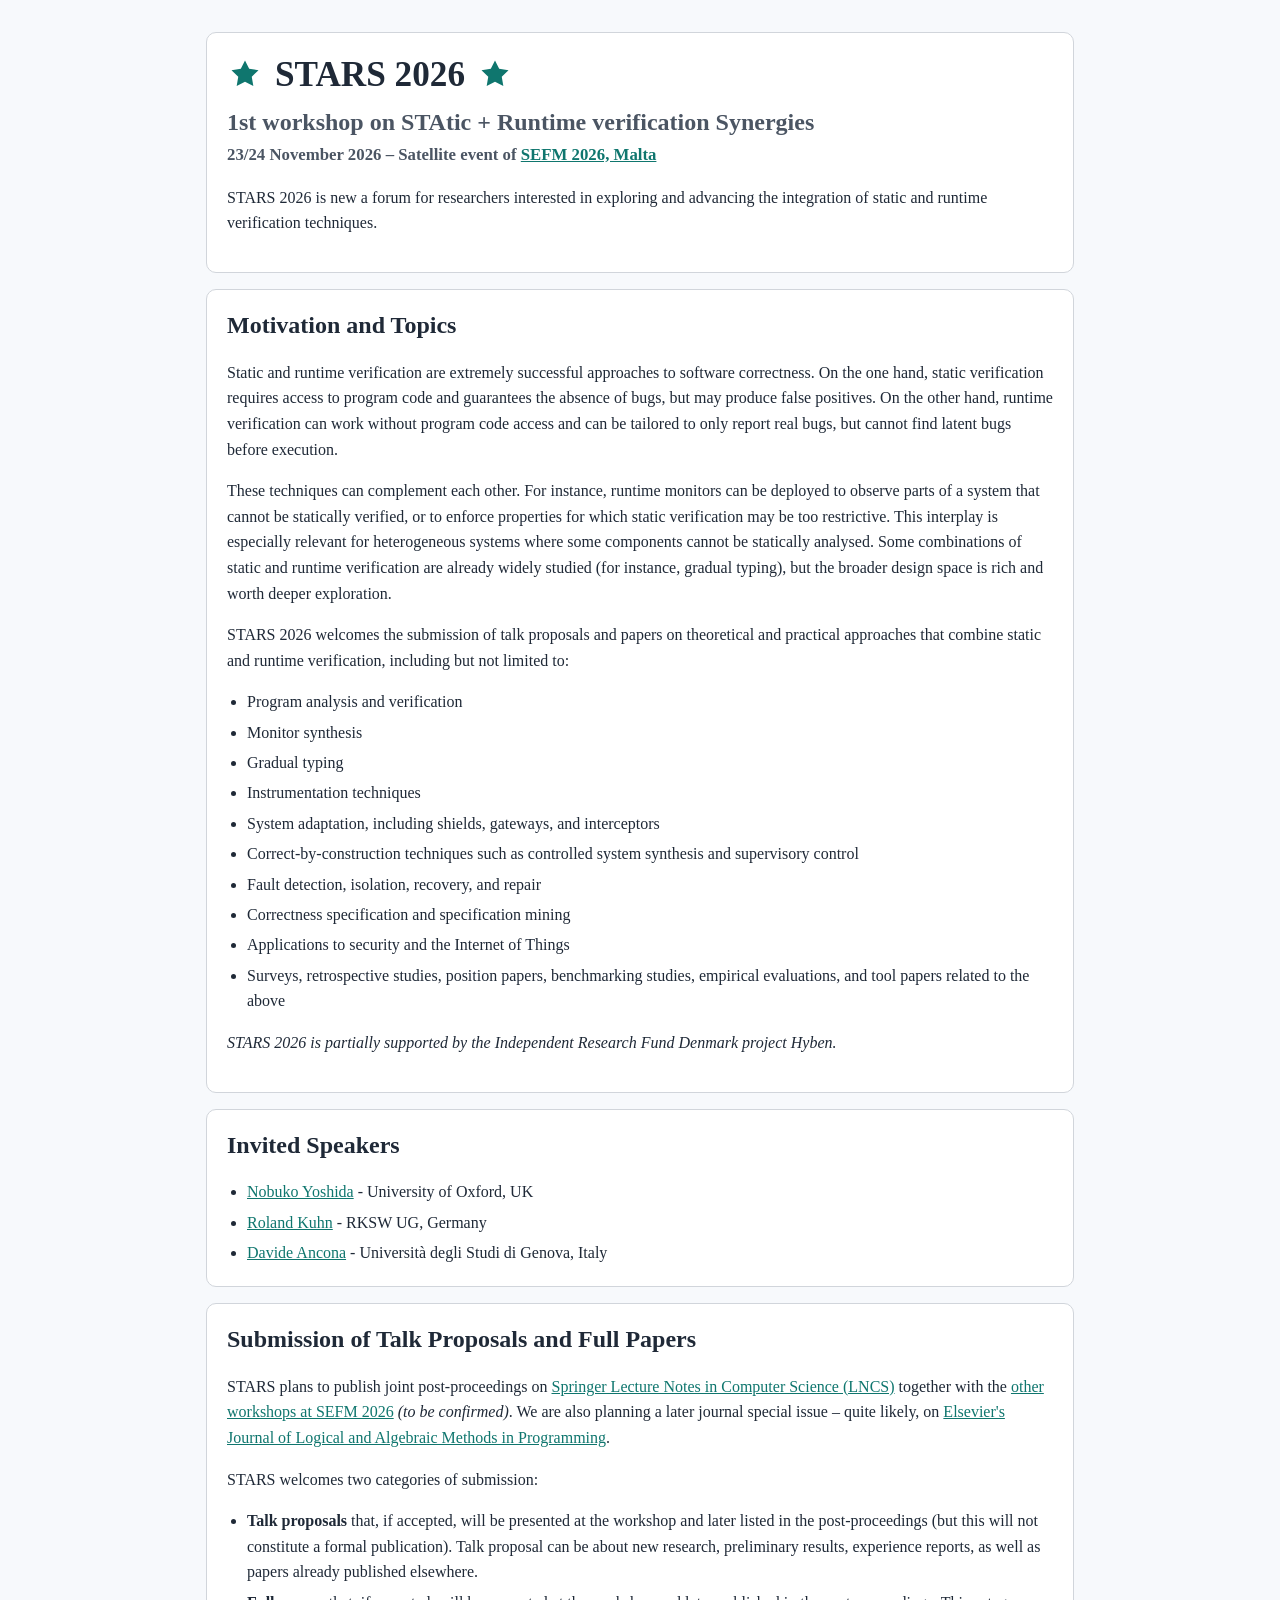
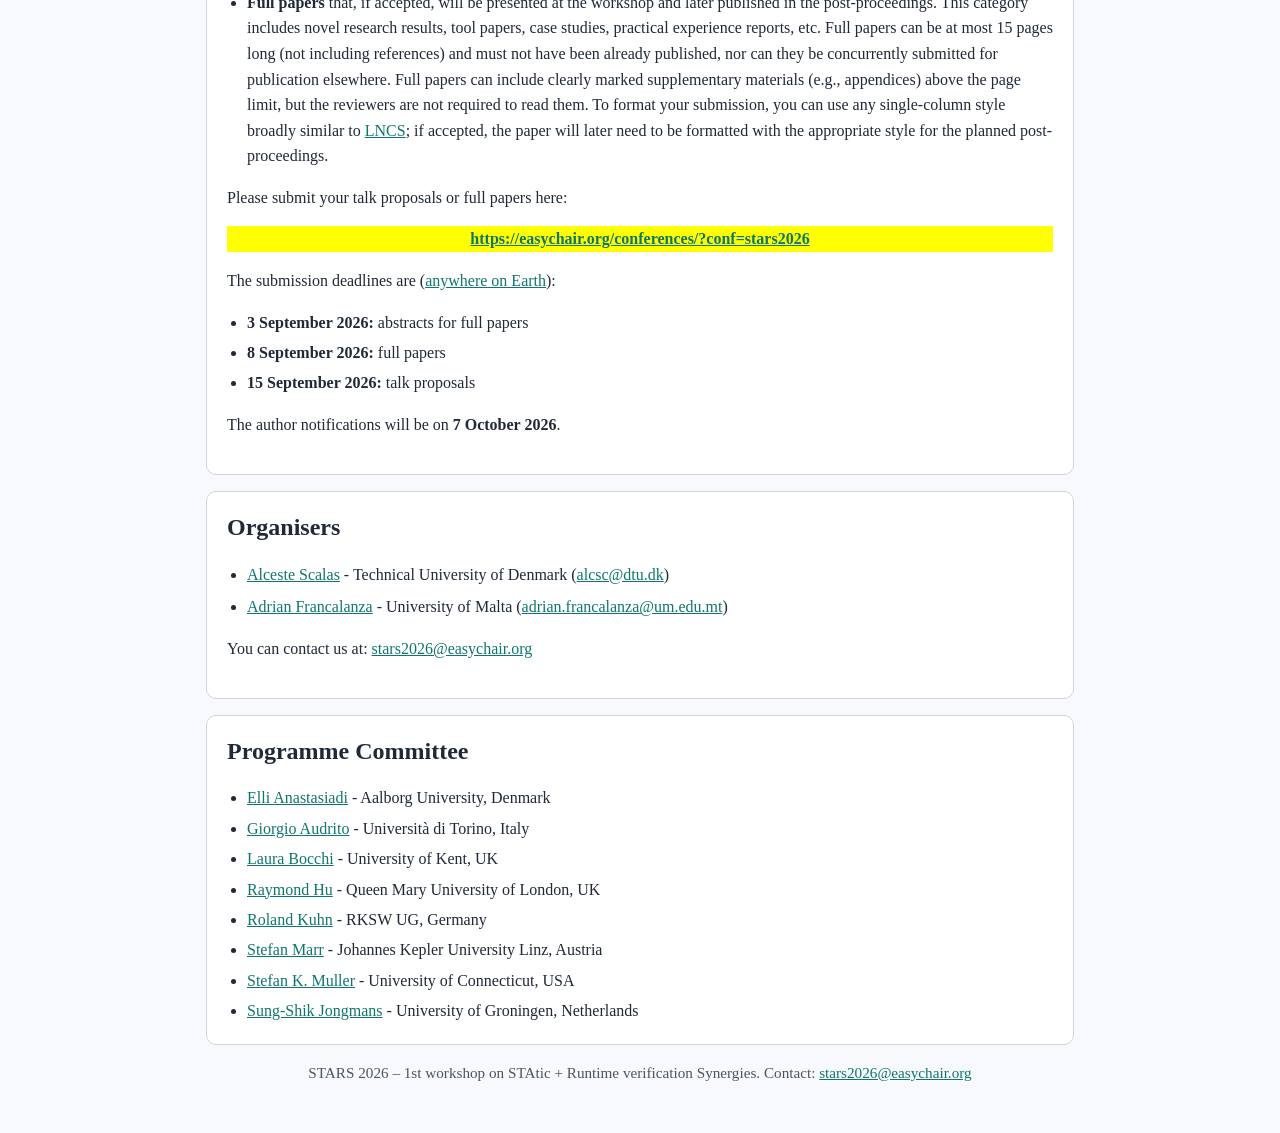
==== index.html @ 9efe14ce "Typo" ====
<!doctype html>
<html lang="en">
  <head>
    <meta charset="utf-8">
    <meta name="viewport" content="width=device-width, initial-scale=1">
    <link rel="icon" href="favicon.svg" type="image/svg+xml">
    <link rel="alternate icon" href="favicon.ico" type="image/x-icon">
    <title>STARS Workshop</title>
    <style>
      :root {
        --bg: #f7f9fc;
        --surface: #ffffff;
        --text: #1f2937;
        --muted: #4b5563;
        --accent: #0f766e;
        --border: #d1d5db;
      }

      * {
        box-sizing: border-box;
      }

      body {
        margin: 0;
        font-family: "Georgia", "Times New Roman", serif;
        line-height: 1.6;
        color: var(--text);
        background: var(--bg);
      }

      .container {
        max-width: 900px;
        margin: 0 auto;
        padding: 2rem 1rem 3rem;
      }

      header,
      section {
        background: var(--surface);
        border: 1px solid var(--border);
        border-radius: 10px;
        padding: 1.25rem;
        margin-bottom: 1rem;
      }

      h1,
      h2 {
        margin-top: 0;
        line-height: 1.25;
      }

      h1 {
        margin-bottom: 0.4rem;
        font-size: clamp(1.7rem, 2.8vw, 2.2rem);
      }

      .title-row {
        display: flex;
        align-items: center;
        gap: 0.75rem;
        margin-bottom: 0.4rem;
      }

      .title-row h1 {
        margin: 0;
      }

      .title-icon {
        width: 2.25rem;
        height: 2.25rem;
        flex: 0 0 auto;
      }

      .subtitle {
        margin: 0;
        color: var(--muted);
        font-size: 1.5rem;
        font-weight: bold;
      }

      .date {
        margin: 0;
        color: var(--muted);
        font-size: 1.05rem;
        font-weight: bold;
      }

      ul {
        margin: 0.5rem 0 0;
        padding-left: 1.25rem;
      }

      li + li {
        margin-top: 0.3rem;
      }

      .organisers li {
        margin-top: 0.45rem;
      }

      a {
        color: var(--accent);
      }

      footer {
        color: var(--muted);
        font-size: 0.95rem;
        text-align: center;
        margin-top: 0.5rem;
      }
    </style>
  </head>
  <body>
    <main class="container">
      <header>
        <div class="title-row">
          <img class="title-icon" src="favicon.svg" alt="STARS logo">
          <h1>STARS 2026</h1>
          <img class="title-icon" src="favicon.svg" alt="STARS logo">
        </div>
        <p class="subtitle">1st workshop on STAtic + Runtime verification Synergies</p>
        <p class="date">23/24 November 2026 &ndash; Satellite event of
            <a href="https://sefm-conference.github.io/2026/">SEFM 2026, Malta</a></p>
        <p>
          STARS 2026 is new a forum for researchers interested in exploring and
          advancing the integration of static and runtime verification
          techniques.
        </p>
      </header>

      <section aria-labelledby="motivation-topics-title">
        <h2 id="motivation-topics-title">Motivation and Topics</h2>
        <p>
          Static and runtime verification are extremely successful approaches to
          software correctness. On the one hand, static verification requires
          access to program code and guarantees the absence of bugs, but may
          produce false positives. On the other hand, runtime verification can
          work without program code access and can be tailored to only report
          real bugs, but cannot find latent bugs before execution.
        </p>
        <p>
          These techniques can complement each other. For instance, runtime
          monitors can be deployed to observe parts of a system that cannot be
          statically verified, or to enforce properties for which static
          verification may be too restrictive. This interplay is especially
          relevant for heterogeneous systems where some components cannot be
          statically analysed. Some combinations of static and runtime
          verification are already widely studied (for instance, gradual
          typing), but the broader design space is rich and worth deeper
          exploration.
        </p>
        <p>
          STARS 2026 welcomes the submission of talk proposals and papers on
          theoretical and practical approaches that combine static and runtime
          verification, including but not limited to:
        </p>
        <ul>
          <li>Program analysis and verification</li>
          <li>Monitor synthesis</li>
          <li>Gradual typing</li>
          <li>Instrumentation techniques</li>
          <li>System adaptation, including shields, gateways, and interceptors</li>
          <li>
            Correct-by-construction techniques such as controlled system synthesis
            and supervisory control
          </li>
          <li>Fault detection, isolation, recovery, and repair</li>
          <li>Correctness specification and specification mining</li>
          <li>Applications to security and the Internet of Things</li>
          <li>
            Surveys, retrospective studies, position papers, benchmarking studies,
            empirical evaluations, and tool papers related to the above
          </li>
        </ul>

        <p style="font-style: italic;">STARS 2026 is partially supported by the
        Independent Research Fund Denmark project <em>Hyben</em>.</p>
      </section>

      <section aria-labelledby="invited-title">
        <h2 id="invited-title">Invited Speakers</h2>
        <ul>
          <li><a href="https://www.cs.ox.ac.uk/people/nobuko.yoshida/">Nobuko Yoshida</a> - University of Oxford, UK</li>
          <li><a href="https://rolandkuhn.com/">Roland Kuhn</a> - RKSW UG, Germany</li>
          <li><a href="https://person.dibris.unige.it/ancona-davide/">Davide Ancona</a> - Università degli Studi di Genova, Italy</li>
        </ul>
      </section>

      <section aria-labelledby="submission-title">
        <h2 id="submission-title">Submission of Talk Proposals and Full Papers</h2>
        <p>
          STARS plans to publish joint post-proceedings on  <a
          href="https://link.springer.com/series/0558">Springer Lecture Notes in Computer
          Science (LNCS)</a> together with the
          <a href="https://sefm-conference.github.io/2026/workshops/">other workshops at SEFM 2026</a>
          <em>(to be confirmed)</em>. We are also planning a later journal special issue
          &ndash; quite likely, on <a href="https://www.sciencedirect.com/journal/journal-of-logical-and-algebraic-methods-in-programming">Elsevier's Journal of Logical and Algebraic Methods in Programming</a>.
        <p>
          STARS welcomes two categories of submission:
        </p>
        <ul>
          <li>
            <strong>Talk proposals</strong> that, if accepted, will be presented
            at the workshop and later listed in the post-proceedings (but this
            will not constitute a formal publication). Talk proposal can be
            about new research, preliminary results, experience reports, as well
            as papers already published elsewhere.
          </li>
          <li>
            <strong>Full papers</strong> that, if accepted, will be presented at
            the workshop and later published in the post-proceedings. This
            category includes novel research results, tool papers, case studies,
            practical experience reports, etc. Full papers can be at most 15
            pages long (not including references) and must not have been already
            published, nor can they be concurrently submitted for publication
            elsewhere. Full papers can include clearly marked supplementary
            materials (e.g., appendices) above the page limit, but the reviewers
            are not required to read them. To format your submission, you can
            use any single-column style broadly similar to
            <a href="https://www.springer.com/gp/computer-science/lncs/conference-proceedings-guidelines">LNCS</a>;
            if accepted, the paper will later need to be formatted with the
            appropriate style for the planned post-proceedings.
          </li>
        </ul>
        <p>
            Please submit your talk proposals or full papers here:
        </p>
        <p style="text-align: center; background-color: yellow;">
          <strong><a href="https://easychair.org/conferences/?conf=stars2026">https://easychair.org/conferences/?conf=stars2026</a></strong>
        </p>
        <p>The submission deadlines are (<a href="https://time.is/Anywhere_on_Earth">anywhere on Earth</a>):</p>
        <ul>
          <li><strong>3 September 2026:</strong> abstracts for full papers</li>
          <li><strong>8 September 2026:</strong> full papers</li>
          <li><strong>15 September 2026:</strong> talk proposals</li>
        </ul>
        <p>The author notifications will be on <strong>7 October 2026</strong>.</p>
      </section>

      <section aria-labelledby="organisers-title">
        <h2 id="organisers-title">Organisers</h2>
        <ul class="organisers">
          <li>
            <a href="https://people.compute.dtu.dk/alcsc">Alceste Scalas</a> - Technical University of Denmark
            (<a href="mailto:alcsc@dtu.dk">alcsc@dtu.dk</a>)
          </li>
          <li>
            <a href="https://staff.um.edu.mt/afra1/">Adrian Francalanza</a> - University of Malta
            (<a href="mailto:adrian.francalanza@um.edu.mt">adrian.francalanza@um.edu.mt</a>)
          </li>
        </ul>

        <p>You can contact us at: <a href="mailto:stars2026@easychair.org">stars2026@easychair.org</a></p>
      </section>

      <section aria-labelledby="programme-committee-title">
        <h2 id="programme-committee-title">Programme Committee</h2>
        <ul class="programme-committee">
          <li><a href="https://l0e42.github.io/">Elli Anastasiadi</a> - Aalborg University, Denmark</li>
          <li><a href="https://laurea.informatica.unito.it/do/docenti.pl/Show?_id=gaudrito#tab-profilo">Giorgio Audrito</a> - Università di Torino, Italy</li>
          <li><a href="https://www.kent.ac.uk/school-of-computing/people/3119/bocchi-laura">Laura Bocchi</a> - University of Kent, UK</li>
          <li><a href="https://www.qmul.ac.uk/eecs/people/profiles/huraymond.html">Raymond Hu</a> - Queen Mary University of London, UK</li>
          <li><a href="https://rolandkuhn.com/">Roland Kuhn</a> - RKSW UG, Germany</li>
          <li><a href="https://stefan-marr.de/">Stefan Marr</a> - Johannes Kepler University Linz, Austria</li>
          <li><a href="https://smuller.github.io/">Stefan K. Muller</a> - University of Connecticut, USA</li>
          <li><a href="https://sungshik.github.io/">Sung-Shik Jongmans</a> - University of Groningen, Netherlands</li>
        </ul>
      </section>

      <footer>
        STARS 2026 &ndash; 1st workshop on STAtic + Runtime verification
        Synergies. Contact: <a href="mailto:stars2026@easychair.org">stars2026@easychair.org</a>
      </footer>
    </main>
  </body>
</html>
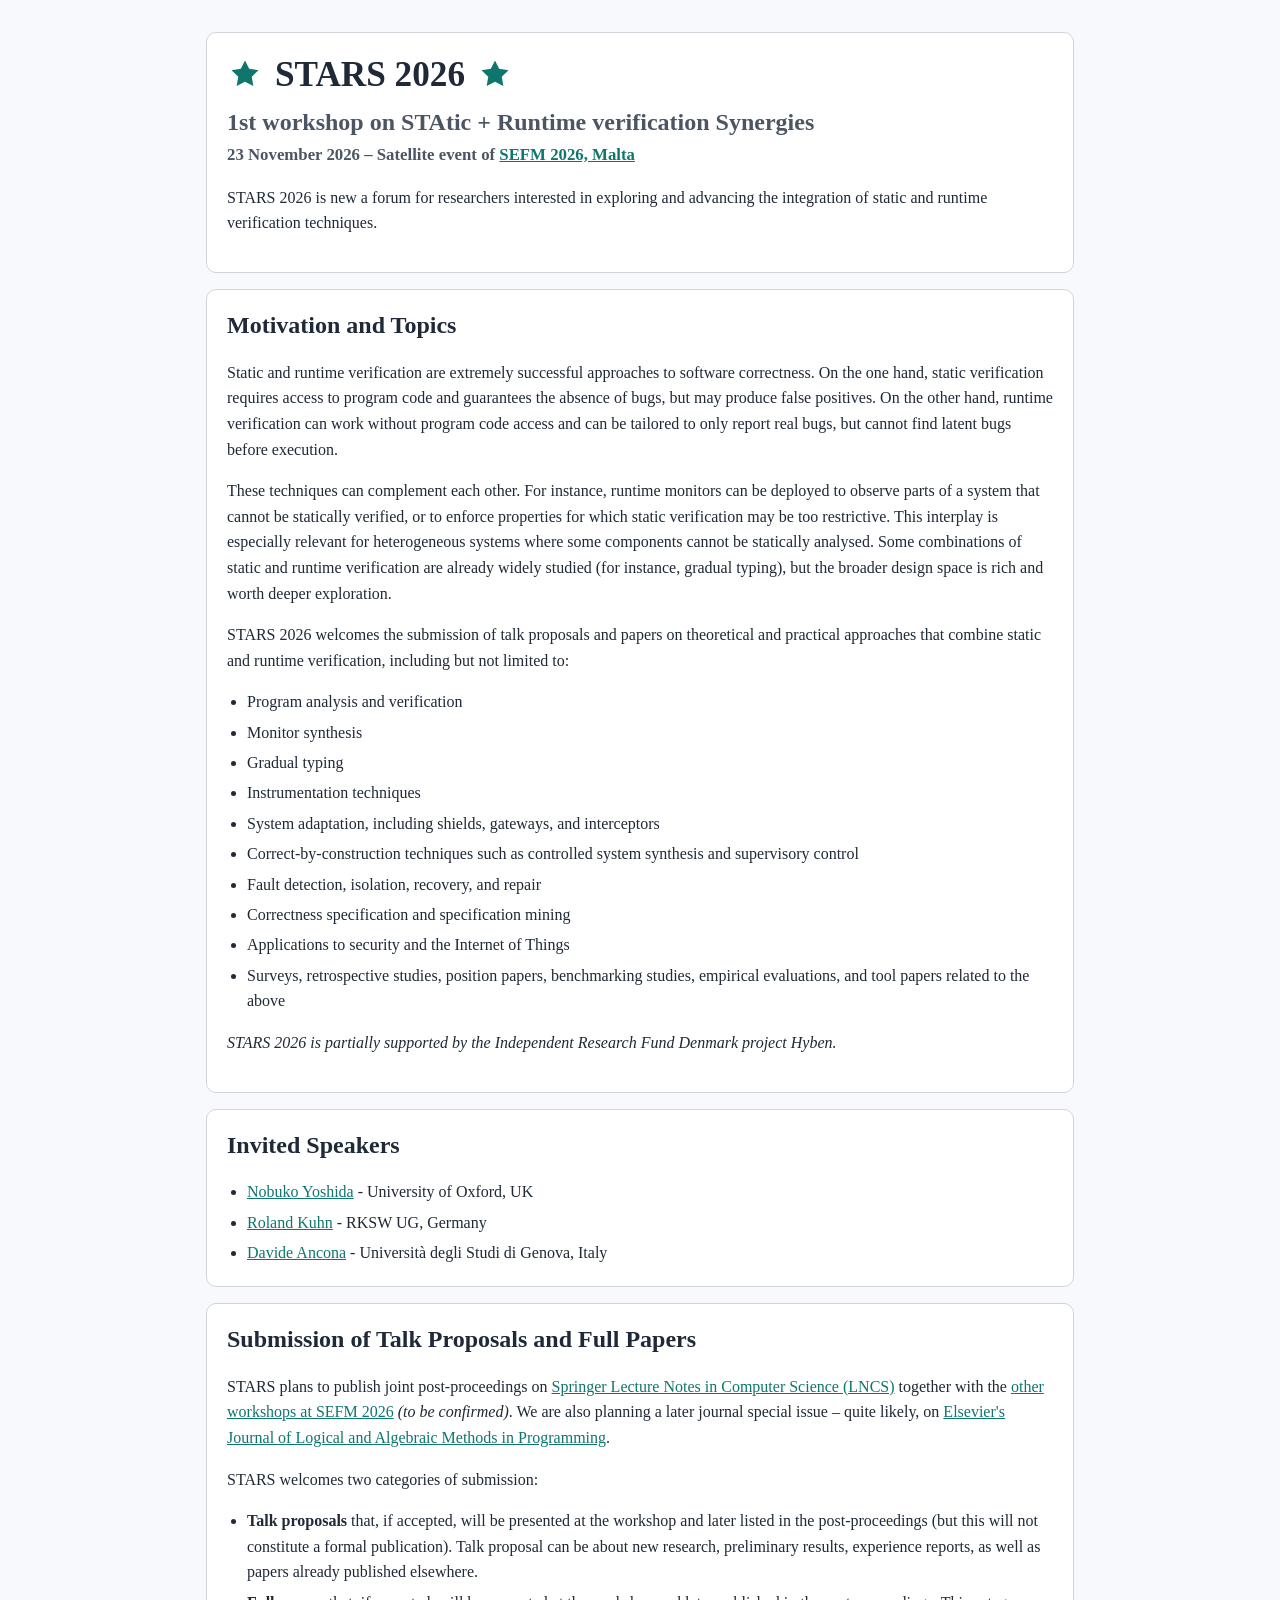
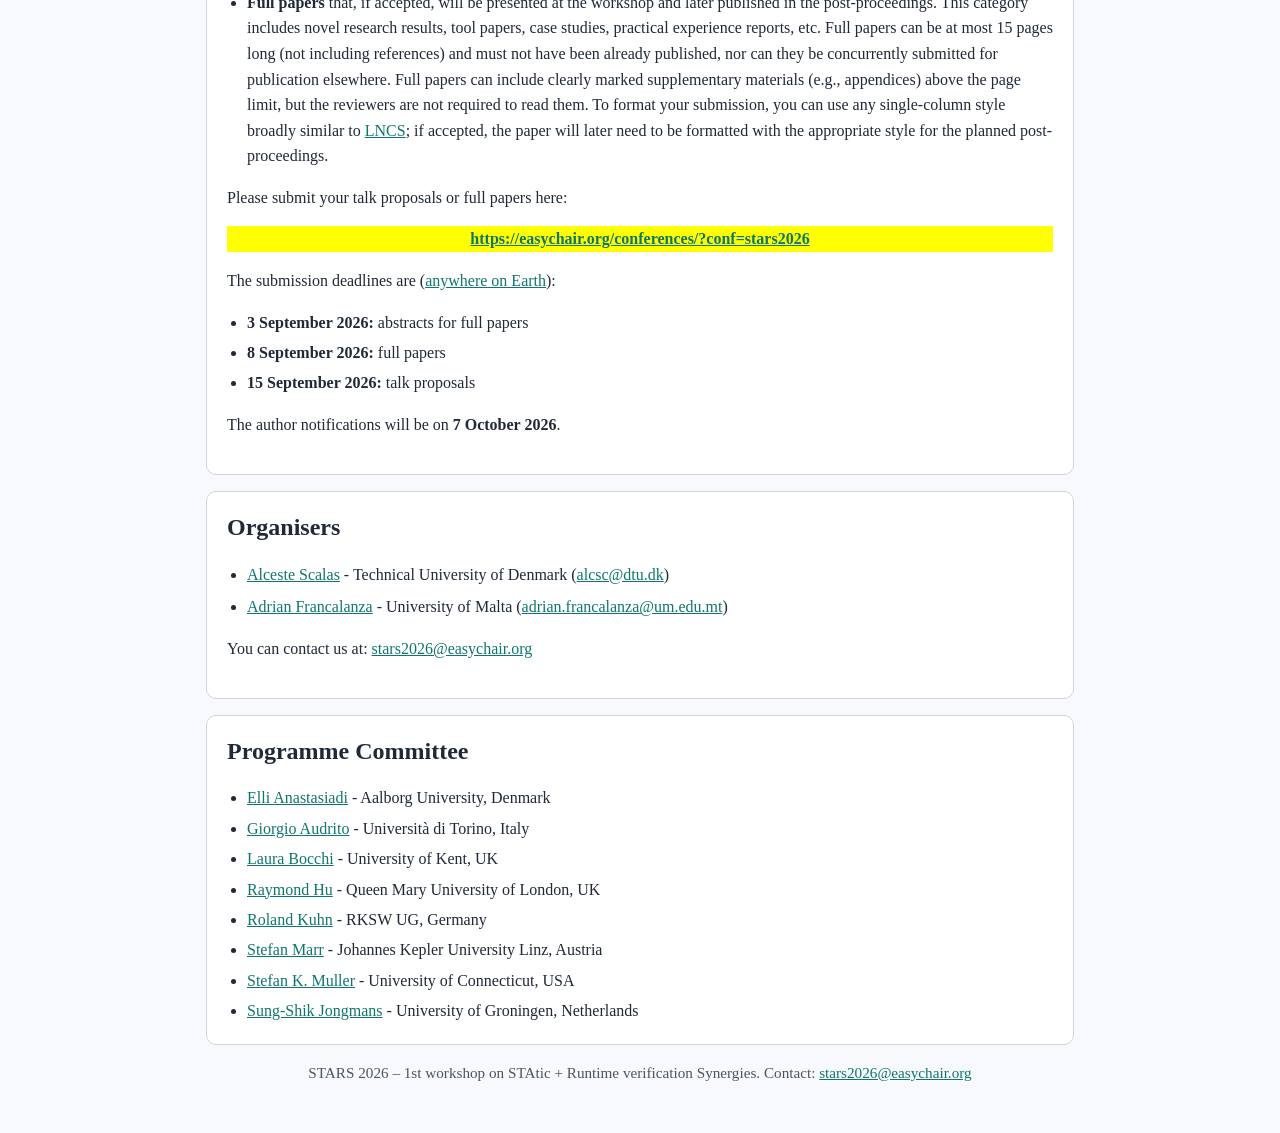
==== commit e5c7c8f2: "Fix workshop date" ====
--- a/index.html
+++ b/index.html
@@ -119,7 +119,7 @@
           <img class="title-icon" src="favicon.svg" alt="STARS logo">
         </div>
         <p class="subtitle">1st workshop on STAtic + Runtime verification Synergies</p>
-        <p class="date">23/24 November 2026 &ndash; Satellite event of
+        <p class="date">23 November 2026 &ndash; Satellite event of
             <a href="https://sefm-conference.github.io/2026/">SEFM 2026, Malta</a></p>
         <p>
           STARS 2026 is new a forum for researchers interested in exploring and
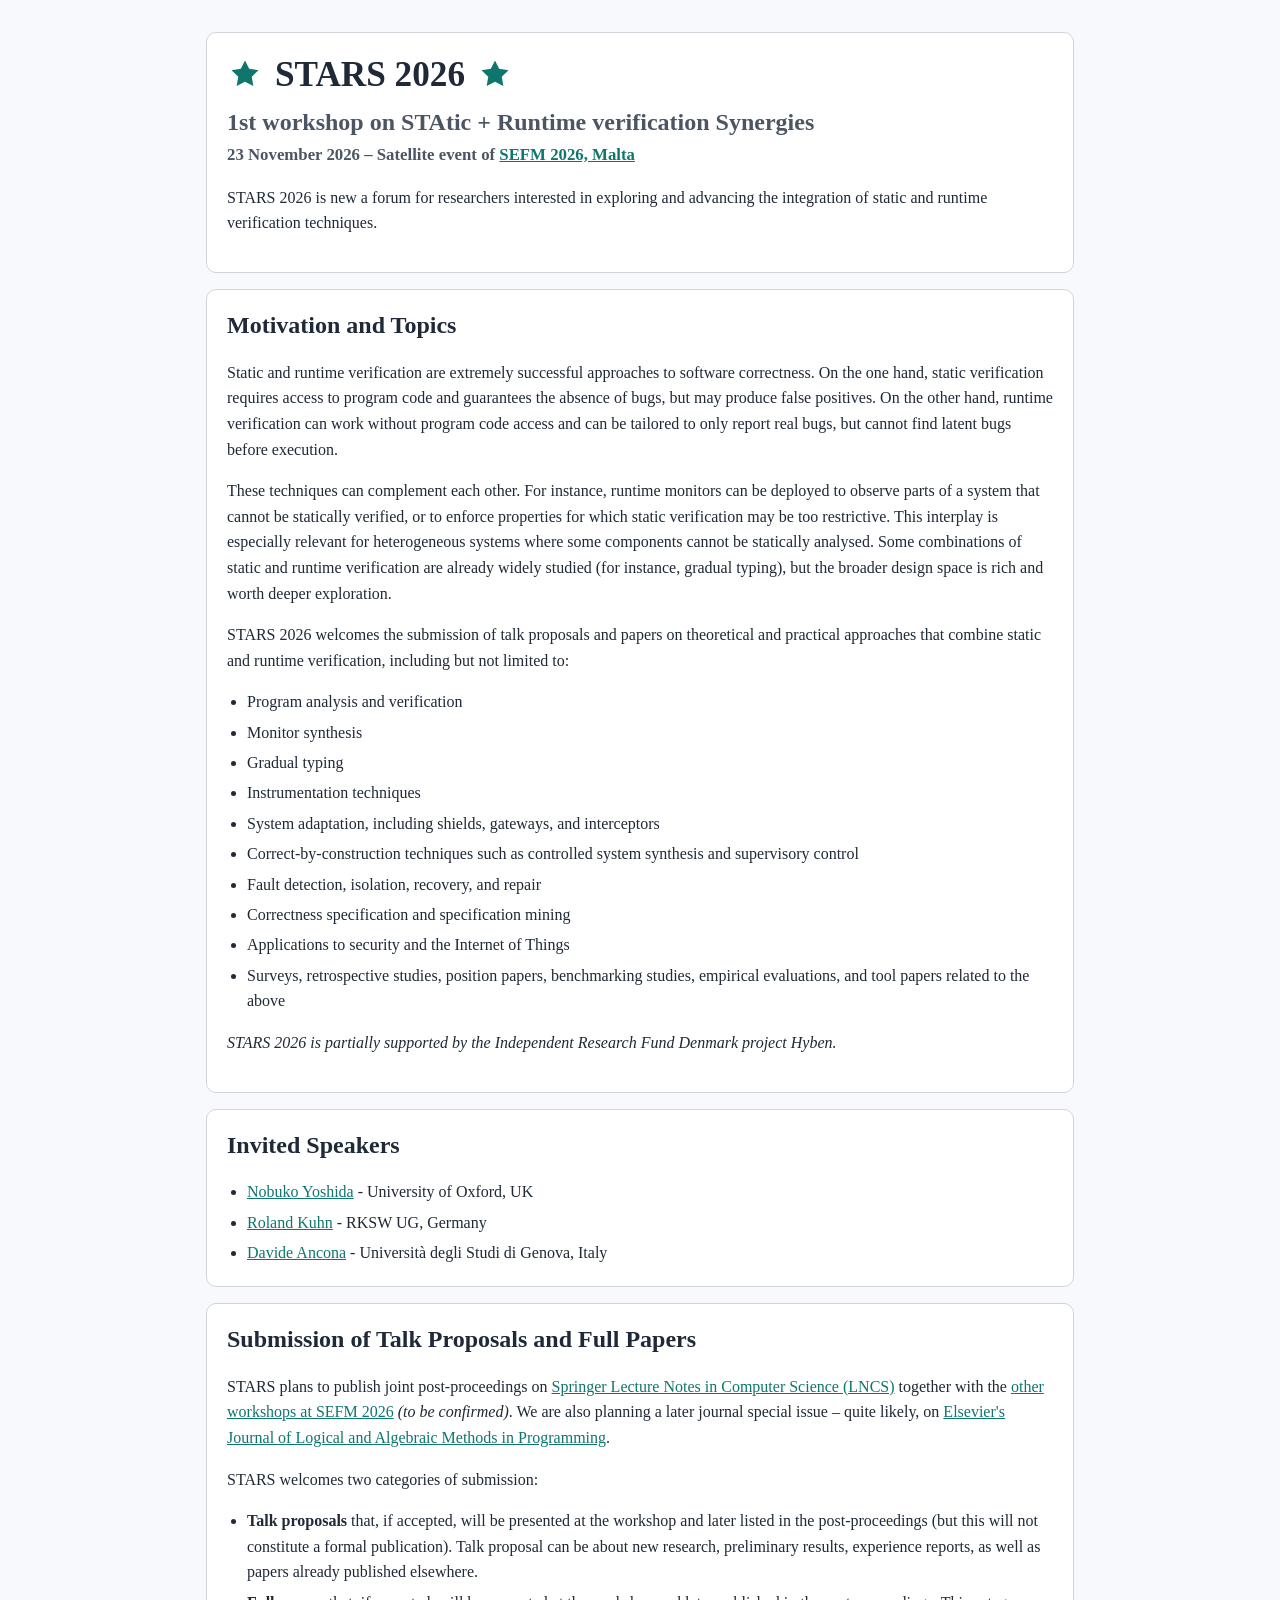
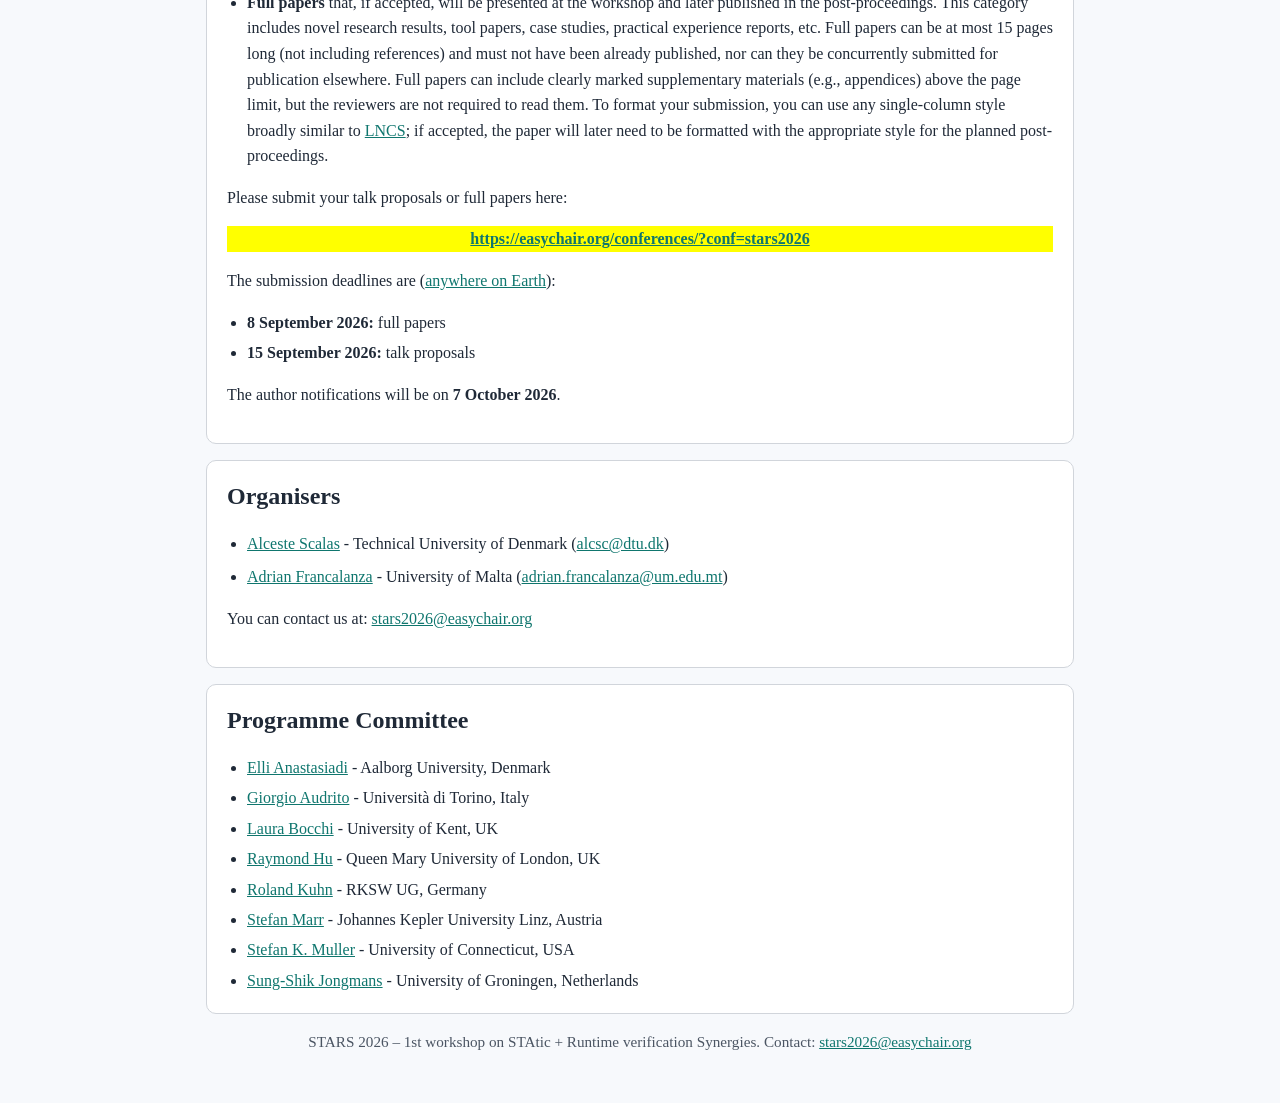
==== commit 09af71bc: "Slight deadline extension" ====
--- a/index.html
+++ b/index.html
@@ -230,7 +230,6 @@
         </p>
         <p>The submission deadlines are (<a href="https://time.is/Anywhere_on_Earth">anywhere on Earth</a>):</p>
         <ul>
-          <li><strong>3 September 2026:</strong> abstracts for full papers</li>
           <li><strong>8 September 2026:</strong> full papers</li>
           <li><strong>15 September 2026:</strong> talk proposals</li>
         </ul>
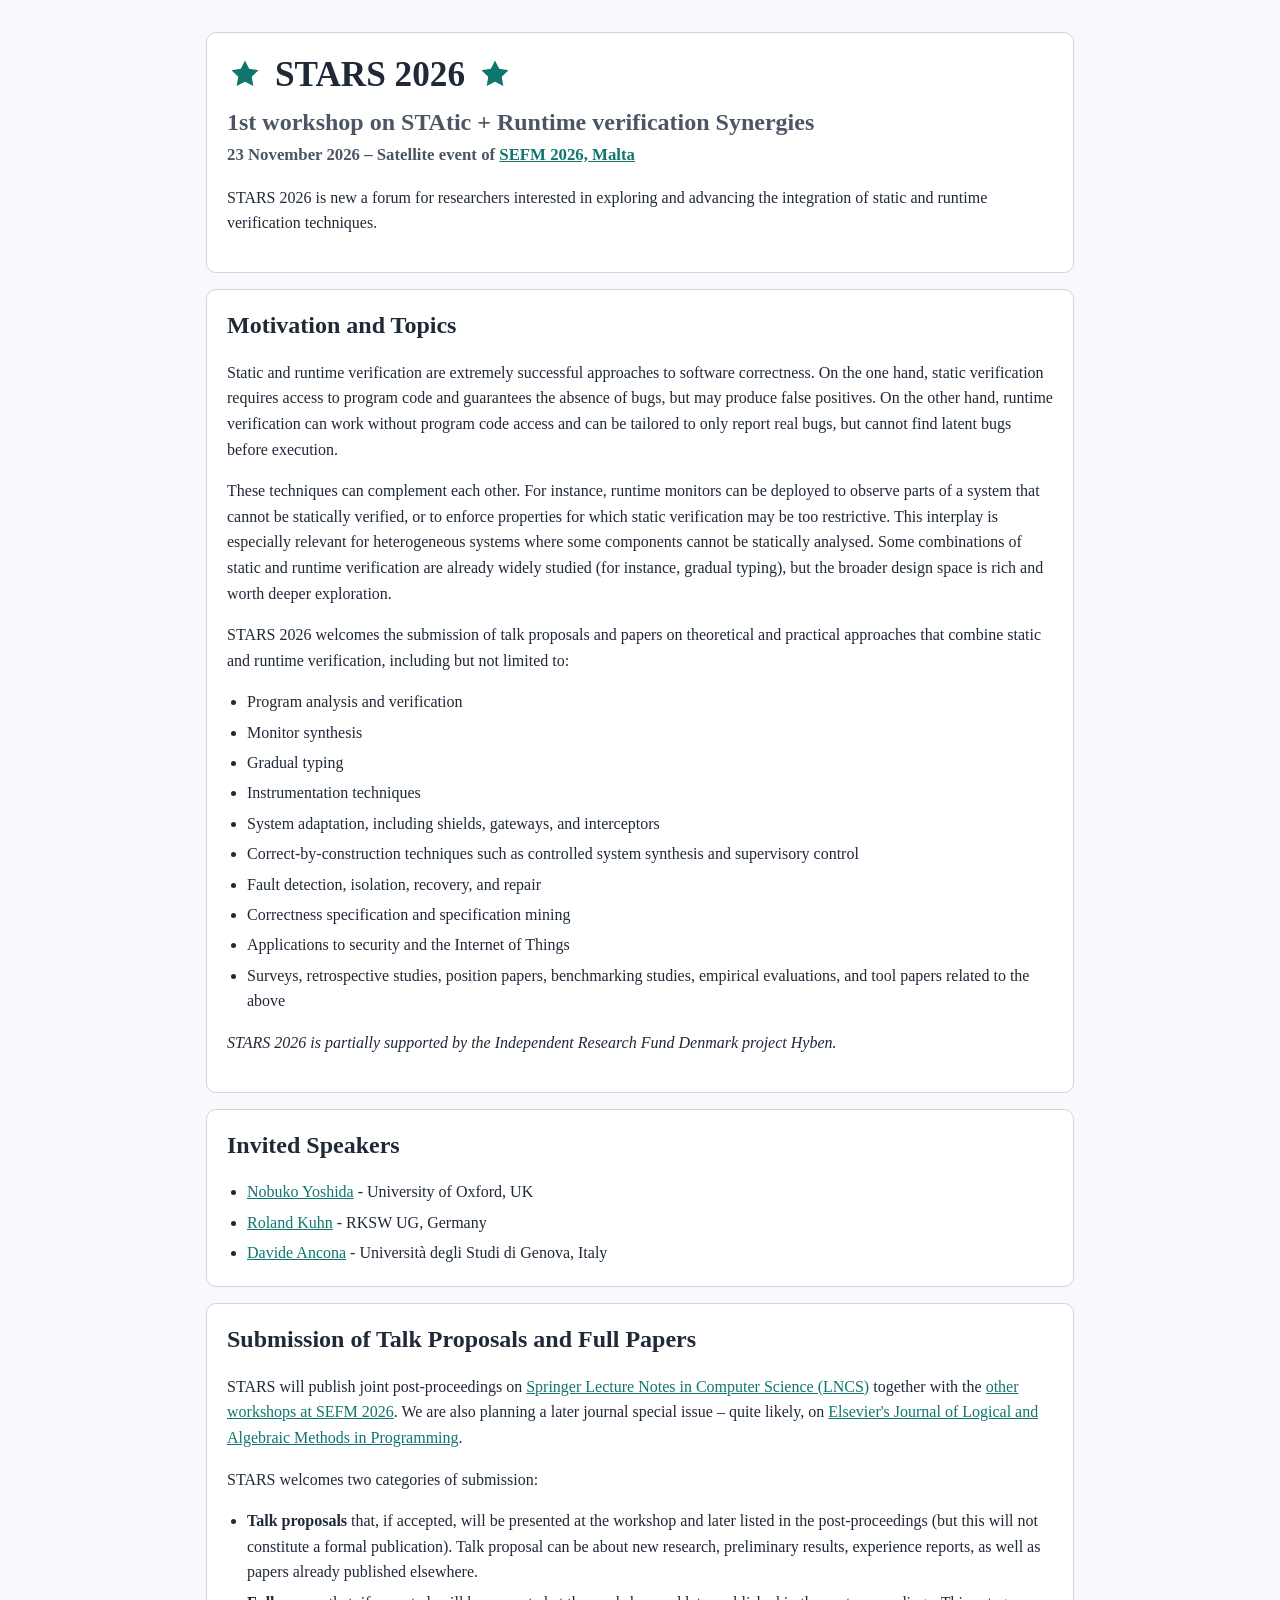
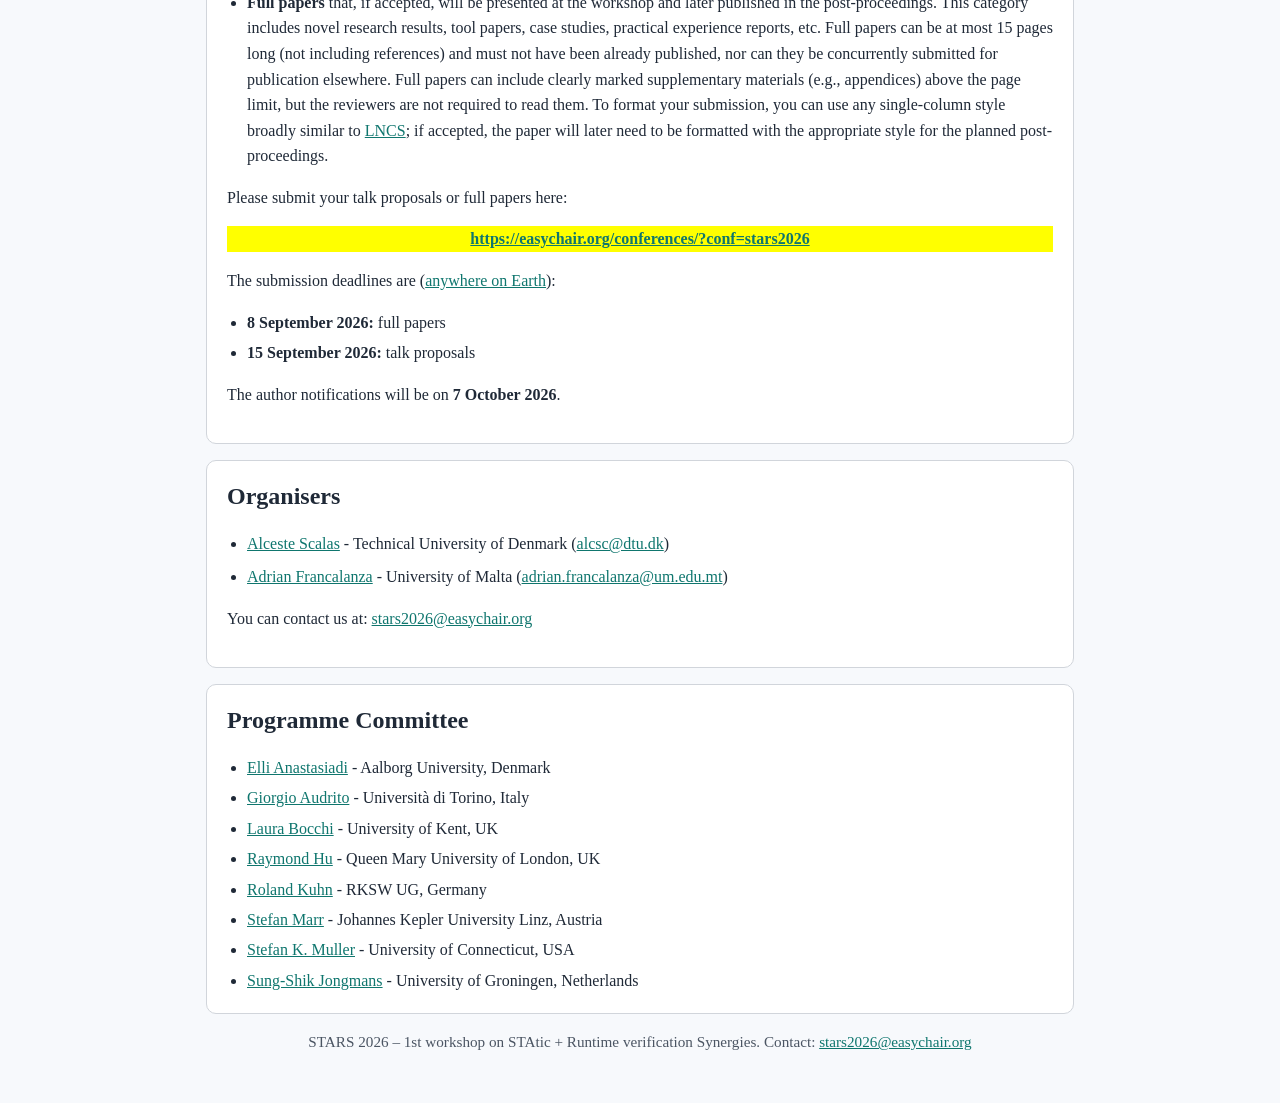
==== commit 4daeaf9f: "LNCS post-proceedings confirmed" ====
--- a/index.html
+++ b/index.html
@@ -189,11 +189,10 @@
       <section aria-labelledby="submission-title">
         <h2 id="submission-title">Submission of Talk Proposals and Full Papers</h2>
         <p>
-          STARS plans to publish joint post-proceedings on  <a
-          href="https://link.springer.com/series/0558">Springer Lecture Notes in Computer
-          Science (LNCS)</a> together with the
-          <a href="https://sefm-conference.github.io/2026/workshops/">other workshops at SEFM 2026</a>
-          <em>(to be confirmed)</em>. We are also planning a later journal special issue
+          STARS will publish joint post-proceedings on <a href="https://link.springer.com/series/0558">Springer Lecture Notes in Computer Science (LNCS)</a>
+          together with the
+          <a href="https://sefm-conference.github.io/2026/workshops/">other workshops at SEFM 2026</a>.
+          We are also planning a later journal special issue
           &ndash; quite likely, on <a href="https://www.sciencedirect.com/journal/journal-of-logical-and-algebraic-methods-in-programming">Elsevier's Journal of Logical and Algebraic Methods in Programming</a>.
         <p>
           STARS welcomes two categories of submission:
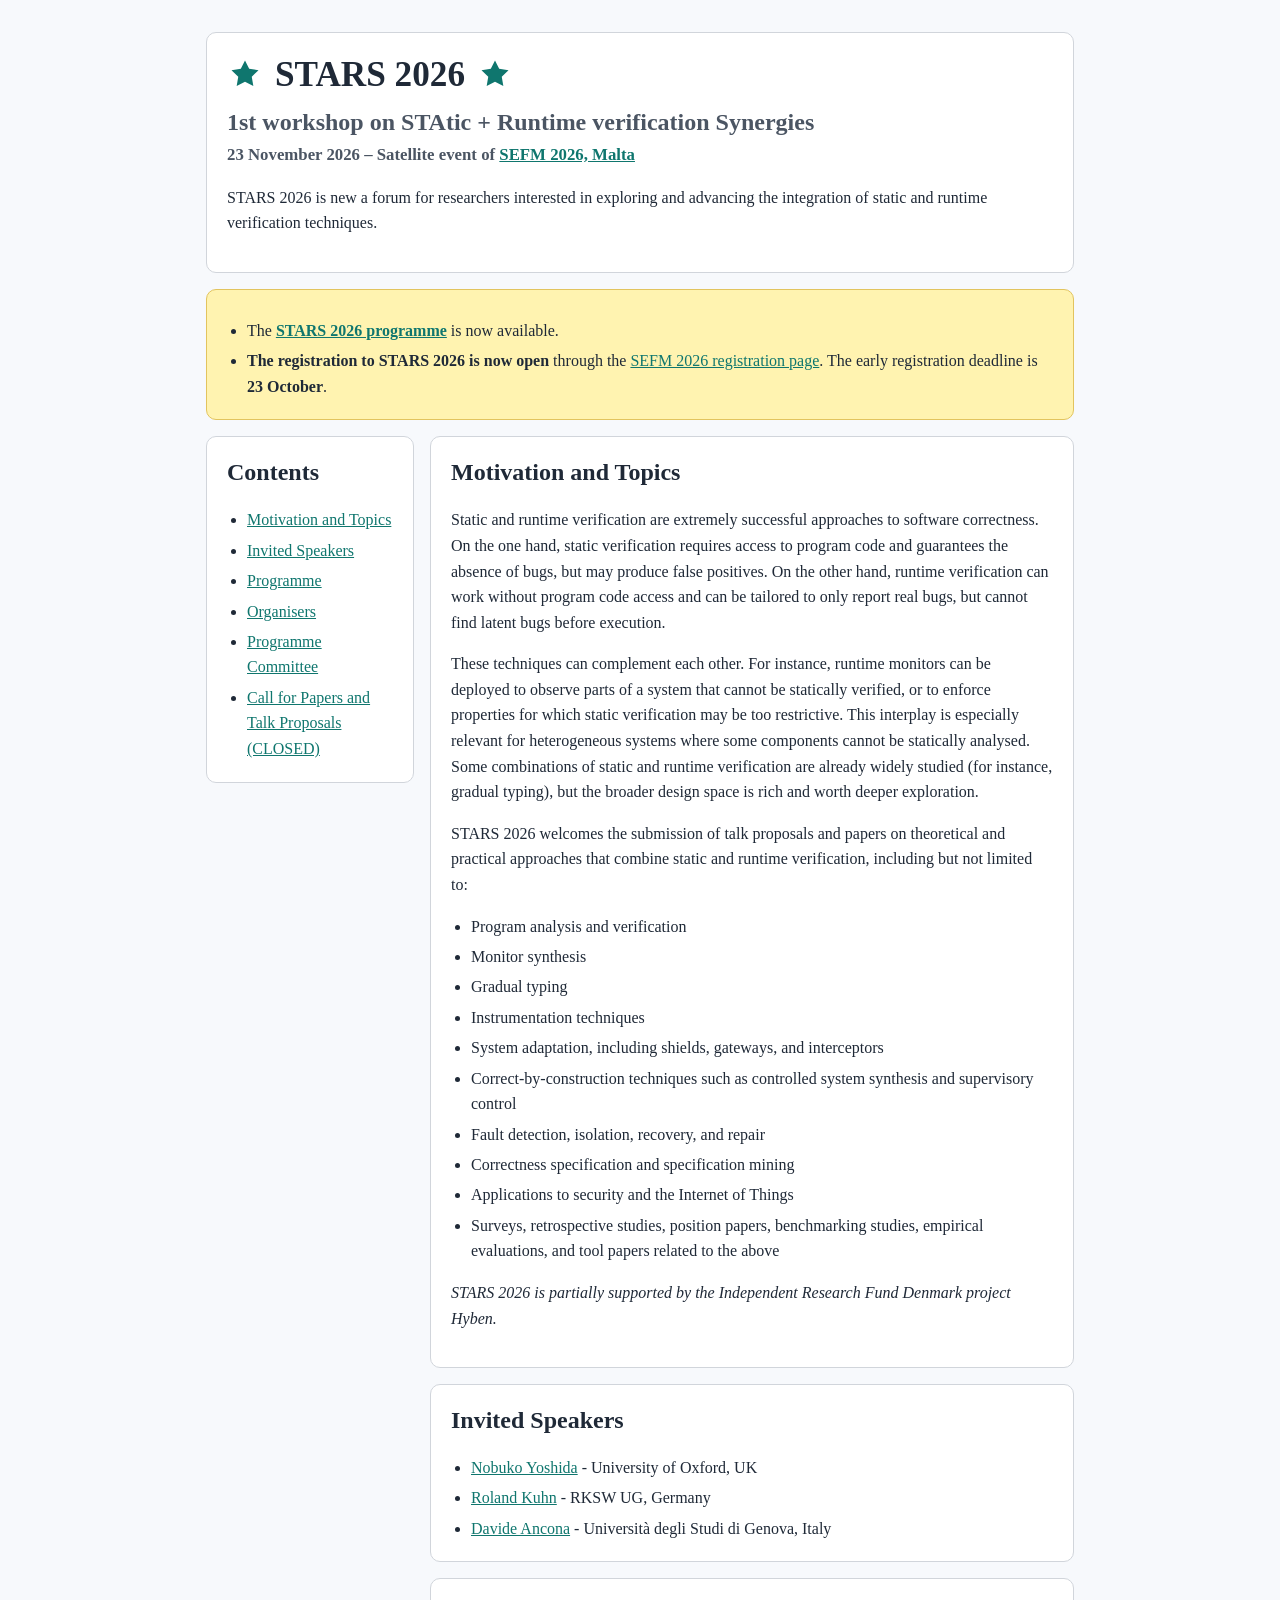
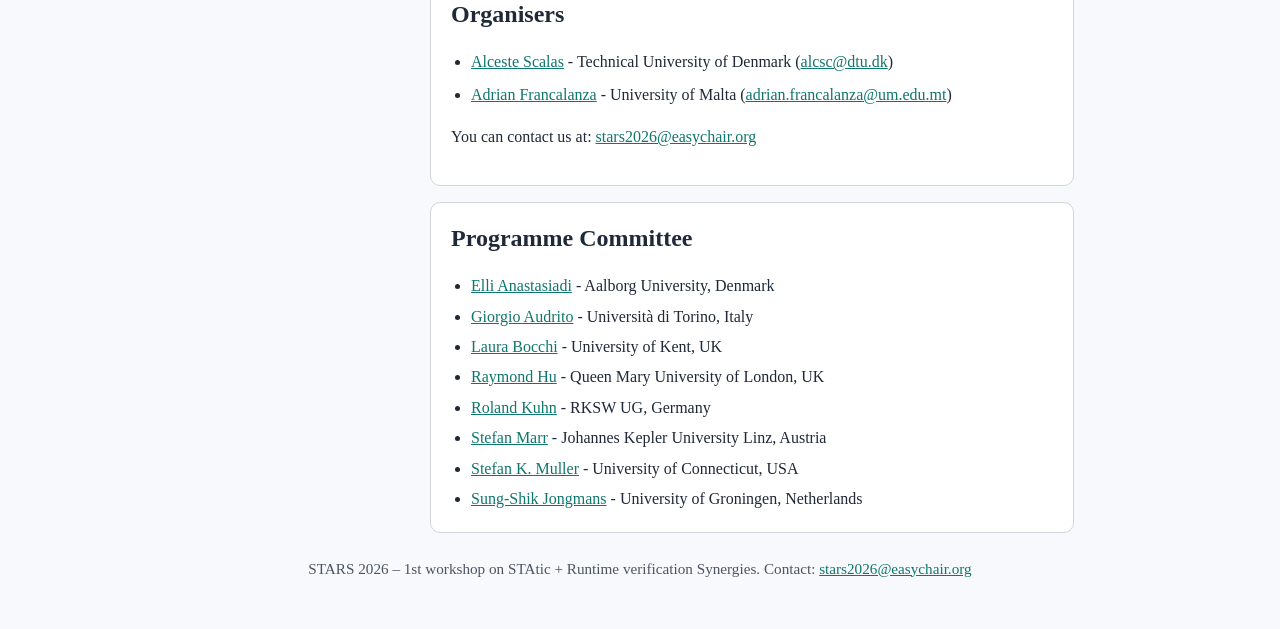
==== commit af4c8372: "Initial programme" ====
--- a/index.html
+++ b/index.html
@@ -5,110 +5,8 @@
     <meta name="viewport" content="width=device-width, initial-scale=1">
     <link rel="icon" href="favicon.svg" type="image/svg+xml">
     <link rel="alternate icon" href="favicon.ico" type="image/x-icon">
+    <link rel="stylesheet" href="style.css">
     <title>STARS Workshop</title>
-    <style>
-      :root {
-        --bg: #f7f9fc;
-        --surface: #ffffff;
-        --text: #1f2937;
-        --muted: #4b5563;
-        --accent: #0f766e;
-        --border: #d1d5db;
-      }
-
-      * {
-        box-sizing: border-box;
-      }
-
-      body {
-        margin: 0;
-        font-family: "Georgia", "Times New Roman", serif;
-        line-height: 1.6;
-        color: var(--text);
-        background: var(--bg);
-      }
-
-      .container {
-        max-width: 900px;
-        margin: 0 auto;
-        padding: 2rem 1rem 3rem;
-      }
-
-      header,
-      section {
-        background: var(--surface);
-        border: 1px solid var(--border);
-        border-radius: 10px;
-        padding: 1.25rem;
-        margin-bottom: 1rem;
-      }
-
-      h1,
-      h2 {
-        margin-top: 0;
-        line-height: 1.25;
-      }
-
-      h1 {
-        margin-bottom: 0.4rem;
-        font-size: clamp(1.7rem, 2.8vw, 2.2rem);
-      }
-
-      .title-row {
-        display: flex;
-        align-items: center;
-        gap: 0.75rem;
-        margin-bottom: 0.4rem;
-      }
-
-      .title-row h1 {
-        margin: 0;
-      }
-
-      .title-icon {
-        width: 2.25rem;
-        height: 2.25rem;
-        flex: 0 0 auto;
-      }
-
-      .subtitle {
-        margin: 0;
-        color: var(--muted);
-        font-size: 1.5rem;
-        font-weight: bold;
-      }
-
-      .date {
-        margin: 0;
-        color: var(--muted);
-        font-size: 1.05rem;
-        font-weight: bold;
-      }
-
-      ul {
-        margin: 0.5rem 0 0;
-        padding-left: 1.25rem;
-      }
-
-      li + li {
-        margin-top: 0.3rem;
-      }
-
-      .organisers li {
-        margin-top: 0.45rem;
-      }
-
-      a {
-        color: var(--accent);
-      }
-
-      footer {
-        color: var(--muted);
-        font-size: 0.95rem;
-        text-align: center;
-        margin-top: 0.5rem;
-      }
-    </style>
   </head>
   <body>
     <main class="container">
@@ -127,6 +25,31 @@
           techniques.
         </p>
       </header>
+
+      <section class="news-section" aria-labelledby="news">
+        <ul>
+          <li>
+            The <strong><a href="programme.html">STARS 2026 programme</a></strong> is now available.
+          </li>
+          <li>
+            <strong>The registration to STARS 2026 is now open</strong> through the
+            <a href="https://sefm-conference.github.io/2026/registration/">SEFM 2026 registration page</a>.
+            The early registration deadline is <strong>23 October</strong>.
+          </li>
+        </ul>
+      </section>
+
+      <nav class="table-of-contents" aria-label="Table of contents">
+        <h2>Contents</h2>
+        <ul>
+          <li><a href="#motivation-topics-title">Motivation and Topics</a></li>
+          <li><a href="#invited-title">Invited Speakers</a></li>
+          <li><a href="programme.html">Programme</a></li>
+          <li><a href="#organisers-title">Organisers</a></li>
+          <li><a href="#programme-committee-title">Programme Committee</a></li>
+          <li><a href="cfp.html">Call for Papers and Talk Proposals (CLOSED)</a></li>
+        </ul>
+      </nav>
 
       <section aria-labelledby="motivation-topics-title">
         <h2 id="motivation-topics-title">Motivation and Topics</h2>
@@ -173,7 +96,7 @@
           </li>
         </ul>
 
-        <p style="font-style: italic;">STARS 2026 is partially supported by the
+        <p class="support-note">STARS 2026 is partially supported by the
         Independent Research Fund Denmark project <em>Hyben</em>.</p>
       </section>
 
@@ -184,55 +107,6 @@
           <li><a href="https://rolandkuhn.com/">Roland Kuhn</a> - RKSW UG, Germany</li>
           <li><a href="https://person.dibris.unige.it/ancona-davide/">Davide Ancona</a> - Università degli Studi di Genova, Italy</li>
         </ul>
-      </section>
-
-      <section aria-labelledby="submission-title">
-        <h2 id="submission-title">Submission of Talk Proposals and Full Papers</h2>
-        <p>
-          STARS will publish joint post-proceedings on <a href="https://link.springer.com/series/0558">Springer Lecture Notes in Computer Science (LNCS)</a>
-          together with the
-          <a href="https://sefm-conference.github.io/2026/workshops/">other workshops at SEFM 2026</a>.
-          We are also planning a later journal special issue
-          &ndash; quite likely, on <a href="https://www.sciencedirect.com/journal/journal-of-logical-and-algebraic-methods-in-programming">Elsevier's Journal of Logical and Algebraic Methods in Programming</a>.
-        <p>
-          STARS welcomes two categories of submission:
-        </p>
-        <ul>
-          <li>
-            <strong>Talk proposals</strong> that, if accepted, will be presented
-            at the workshop and later listed in the post-proceedings (but this
-            will not constitute a formal publication). Talk proposal can be
-            about new research, preliminary results, experience reports, as well
-            as papers already published elsewhere.
-          </li>
-          <li>
-            <strong>Full papers</strong> that, if accepted, will be presented at
-            the workshop and later published in the post-proceedings. This
-            category includes novel research results, tool papers, case studies,
-            practical experience reports, etc. Full papers can be at most 15
-            pages long (not including references) and must not have been already
-            published, nor can they be concurrently submitted for publication
-            elsewhere. Full papers can include clearly marked supplementary
-            materials (e.g., appendices) above the page limit, but the reviewers
-            are not required to read them. To format your submission, you can
-            use any single-column style broadly similar to
-            <a href="https://www.springer.com/gp/computer-science/lncs/conference-proceedings-guidelines">LNCS</a>;
-            if accepted, the paper will later need to be formatted with the
-            appropriate style for the planned post-proceedings.
-          </li>
-        </ul>
-        <p>
-            Please submit your talk proposals or full papers here:
-        </p>
-        <p style="text-align: center; background-color: yellow;">
-          <strong><a href="https://easychair.org/conferences/?conf=stars2026">https://easychair.org/conferences/?conf=stars2026</a></strong>
-        </p>
-        <p>The submission deadlines are (<a href="https://time.is/Anywhere_on_Earth">anywhere on Earth</a>):</p>
-        <ul>
-          <li><strong>8 September 2026:</strong> full papers</li>
-          <li><strong>15 September 2026:</strong> talk proposals</li>
-        </ul>
-        <p>The author notifications will be on <strong>7 October 2026</strong>.</p>
       </section>
 
       <section aria-labelledby="organisers-title">
--- a/style.css
+++ b/style.css
@@ -0,0 +1,171 @@
+:root {
+  --bg: #f7f9fc;
+  --surface: #ffffff;
+  --text: #1f2937;
+  --muted: #4b5563;
+  --accent: #0f766e;
+  --border: #d1d5db;
+}
+
+* {
+  box-sizing: border-box;
+}
+
+body {
+  margin: 0;
+  font-family: "Georgia", "Times New Roman", serif;
+  line-height: 1.6;
+  color: var(--text);
+  background: var(--bg);
+}
+
+.container {
+  display: grid;
+  grid-template-columns: minmax(0, 13rem) minmax(0, 1fr);
+  column-gap: 1rem;
+  align-items: start;
+  max-width: 900px;
+  margin: 0 auto;
+  padding: 2rem 1rem 3rem;
+}
+
+header,
+footer {
+  grid-column: 1 / -1;
+}
+
+.table-of-contents {
+  grid-column: 1;
+}
+
+section {
+  grid-column: 2;
+}
+
+header,
+section,
+.table-of-contents {
+  background: var(--surface);
+  border: 1px solid var(--border);
+  border-radius: 10px;
+  padding: 1.25rem;
+  margin-bottom: 1rem;
+}
+
+h1,
+h2 {
+  margin-top: 0;
+  line-height: 1.25;
+}
+
+h1 {
+  margin-bottom: 0.4rem;
+  font-size: clamp(1.7rem, 2.8vw, 2.2rem);
+}
+
+.title-row {
+  display: flex;
+  align-items: center;
+  gap: 0.75rem;
+  margin-bottom: 0.4rem;
+}
+
+.title-row h1 {
+  margin: 0;
+}
+
+.home-title {
+  color: inherit;
+  text-decoration: none;
+}
+
+.home-title:hover {
+  text-decoration: underline;
+  text-underline-offset: 0.1em;
+}
+
+.home-title:focus-visible {
+  outline: 2px solid var(--accent);
+  outline-offset: 3px;
+}
+
+.title-icon {
+  width: 2.25rem;
+  height: 2.25rem;
+  flex: 0 0 auto;
+}
+
+.subtitle {
+  margin: 0;
+  color: var(--muted);
+  font-size: 1.5rem;
+  font-weight: bold;
+}
+
+.date {
+  margin: 0;
+  color: var(--muted);
+  font-size: 1.05rem;
+  font-weight: bold;
+}
+
+ul {
+  margin: 0.5rem 0 0;
+  padding-left: 1.25rem;
+}
+
+li + li {
+  margin-top: 0.3rem;
+}
+
+.organisers li {
+  margin-top: 0.45rem;
+}
+
+a {
+  color: var(--accent);
+}
+
+.support-note {
+  font-style: italic;
+}
+
+.news-section {
+  grid-column: 1 / -1;
+  background: #fff3b0;
+  border-color: #e2c45e;
+}
+
+.authors {
+  font-style: italic;
+}
+
+.submission-link {
+  text-align: center;
+  background-color: yellow;
+}
+
+footer {
+  color: var(--muted);
+  font-size: 0.95rem;
+  text-align: center;
+  margin-top: 0.5rem;
+}
+
+@media (min-width: 701px) {
+  .table-of-contents {
+    position: sticky;
+    top: 1rem;
+  }
+}
+
+@media (max-width: 700px) {
+  .container {
+    grid-template-columns: minmax(0, 1fr);
+  }
+
+  .table-of-contents,
+  section {
+    grid-column: 1;
+  }
+}
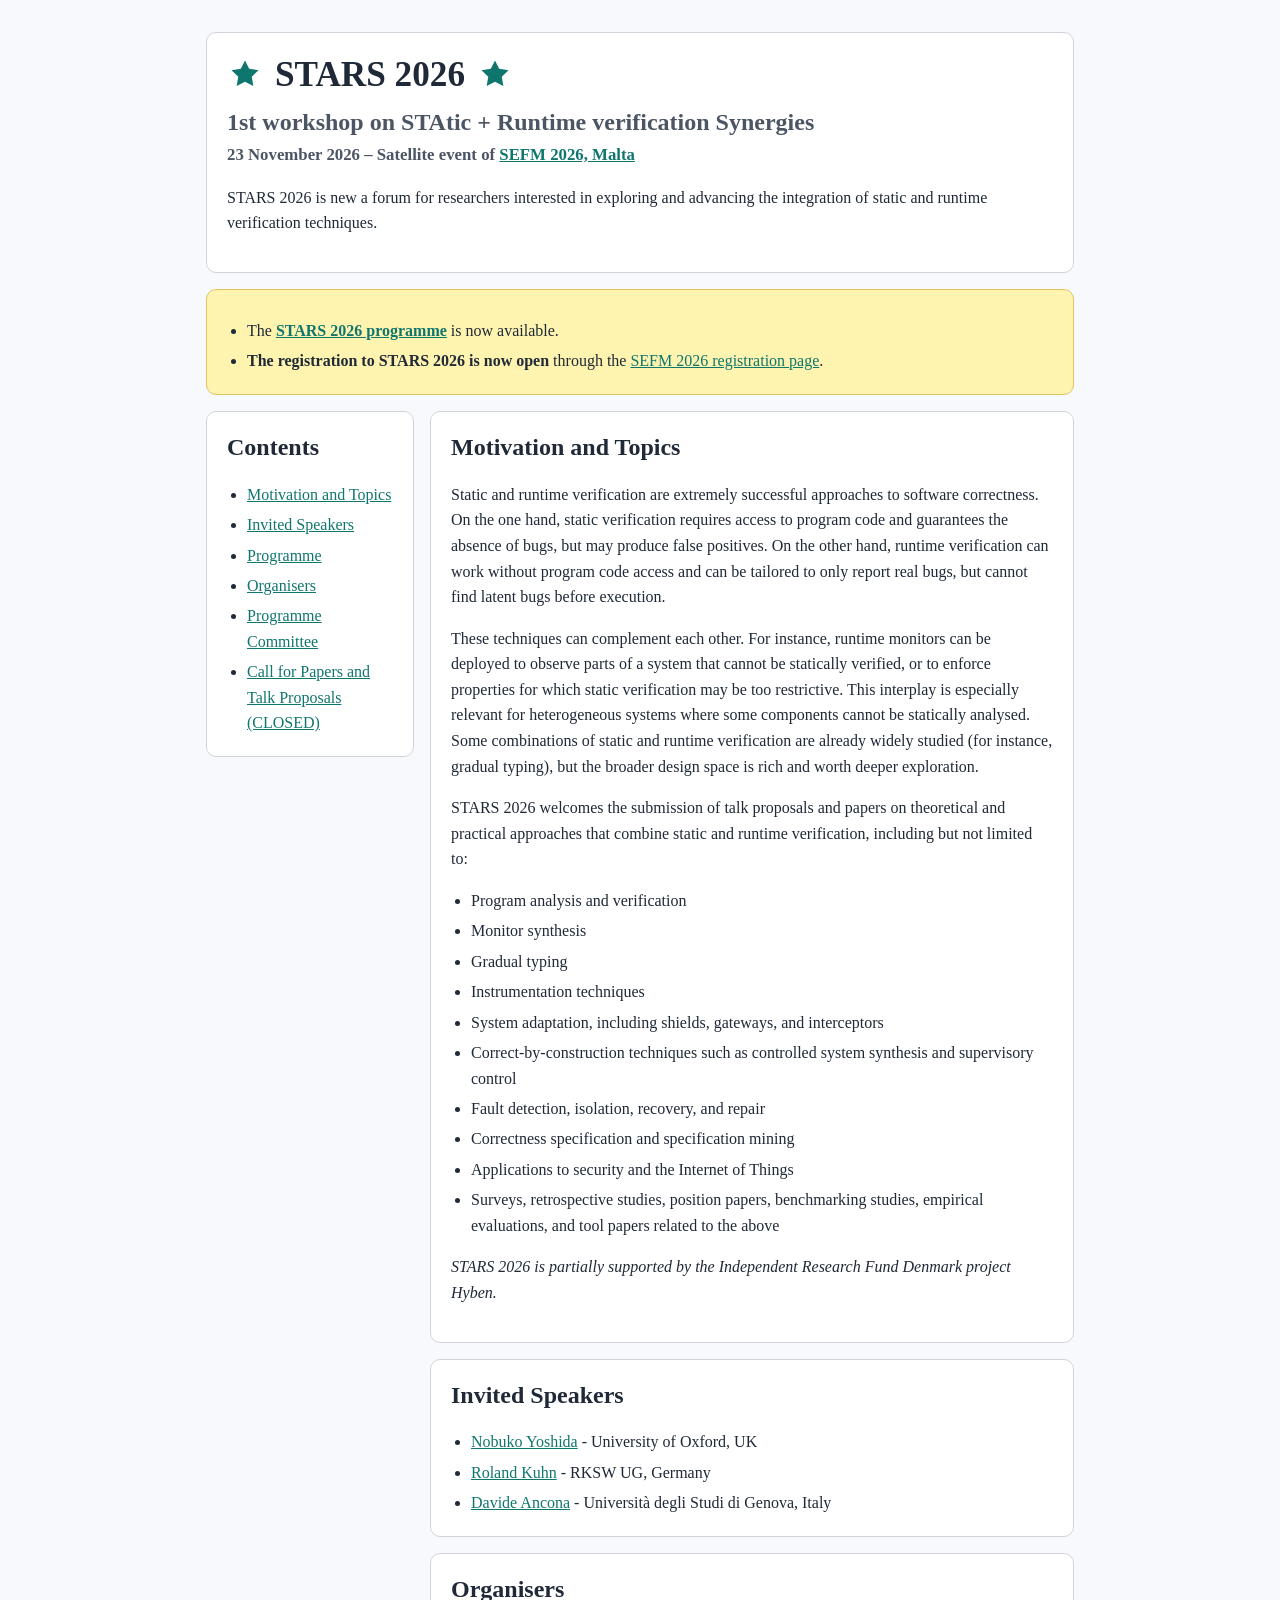
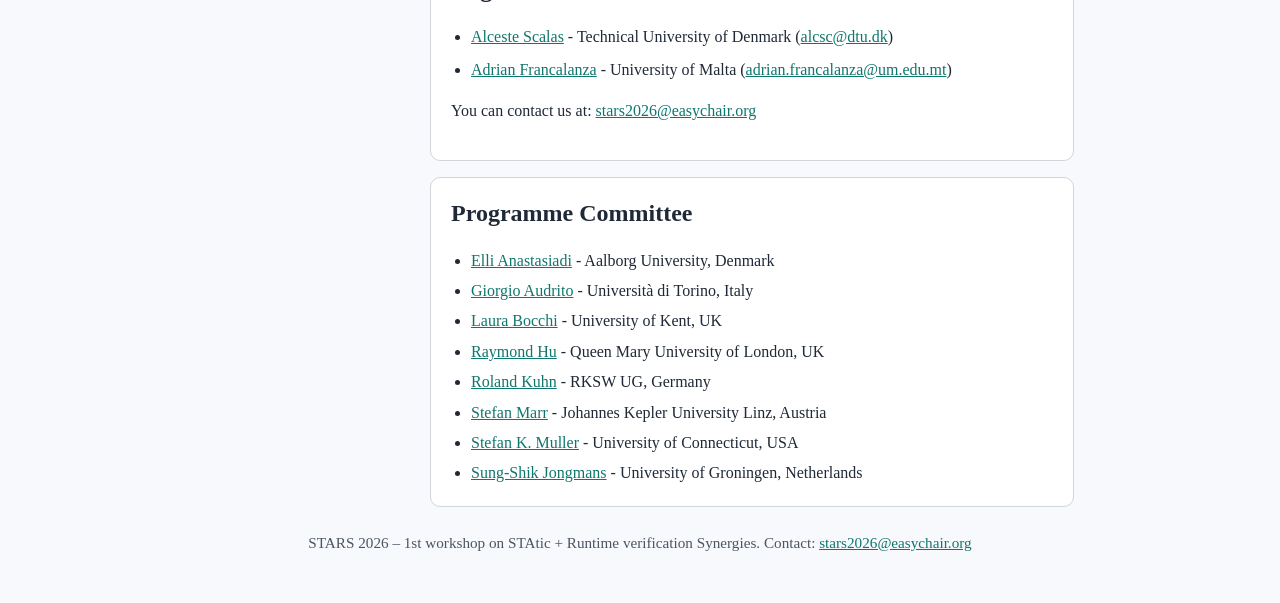
==== commit f1ac7d10: "Detailed programme" ====
--- a/index.html
+++ b/index.html
@@ -34,7 +34,6 @@
           <li>
             <strong>The registration to STARS 2026 is now open</strong> through the
             <a href="https://sefm-conference.github.io/2026/registration/">SEFM 2026 registration page</a>.
-            The early registration deadline is <strong>23 October</strong>.
           </li>
         </ul>
       </section>
--- a/style.css
+++ b/style.css
@@ -168,4 +168,38 @@
   section {
     grid-column: 1;
   }
-}+}
+.schedule {
+  border-collapse: collapse;
+  width: 100%;
+}
+
+.schedule th,
+.schedule td {
+  border: 1px solid var(--border);
+  padding: 0.5rem 0.75rem;
+  text-align: left;
+  vertical-align: middle;
+}
+
+.schedule .break td,
+.schedule .conclusion td,
+.schedule td.welcome {
+  background: color-mix(in srgb, var(--accent) 12%, white);
+}
+
+.schedule td.invited {
+  background: #fff3b0;
+}
+
+.schedule a {
+  font-weight: bold;
+}
+
+.schedule thead {
+  position: absolute;
+  width: 1px;
+  height: 1px;
+  overflow: hidden;
+  clip-path: inset(50%);
+}
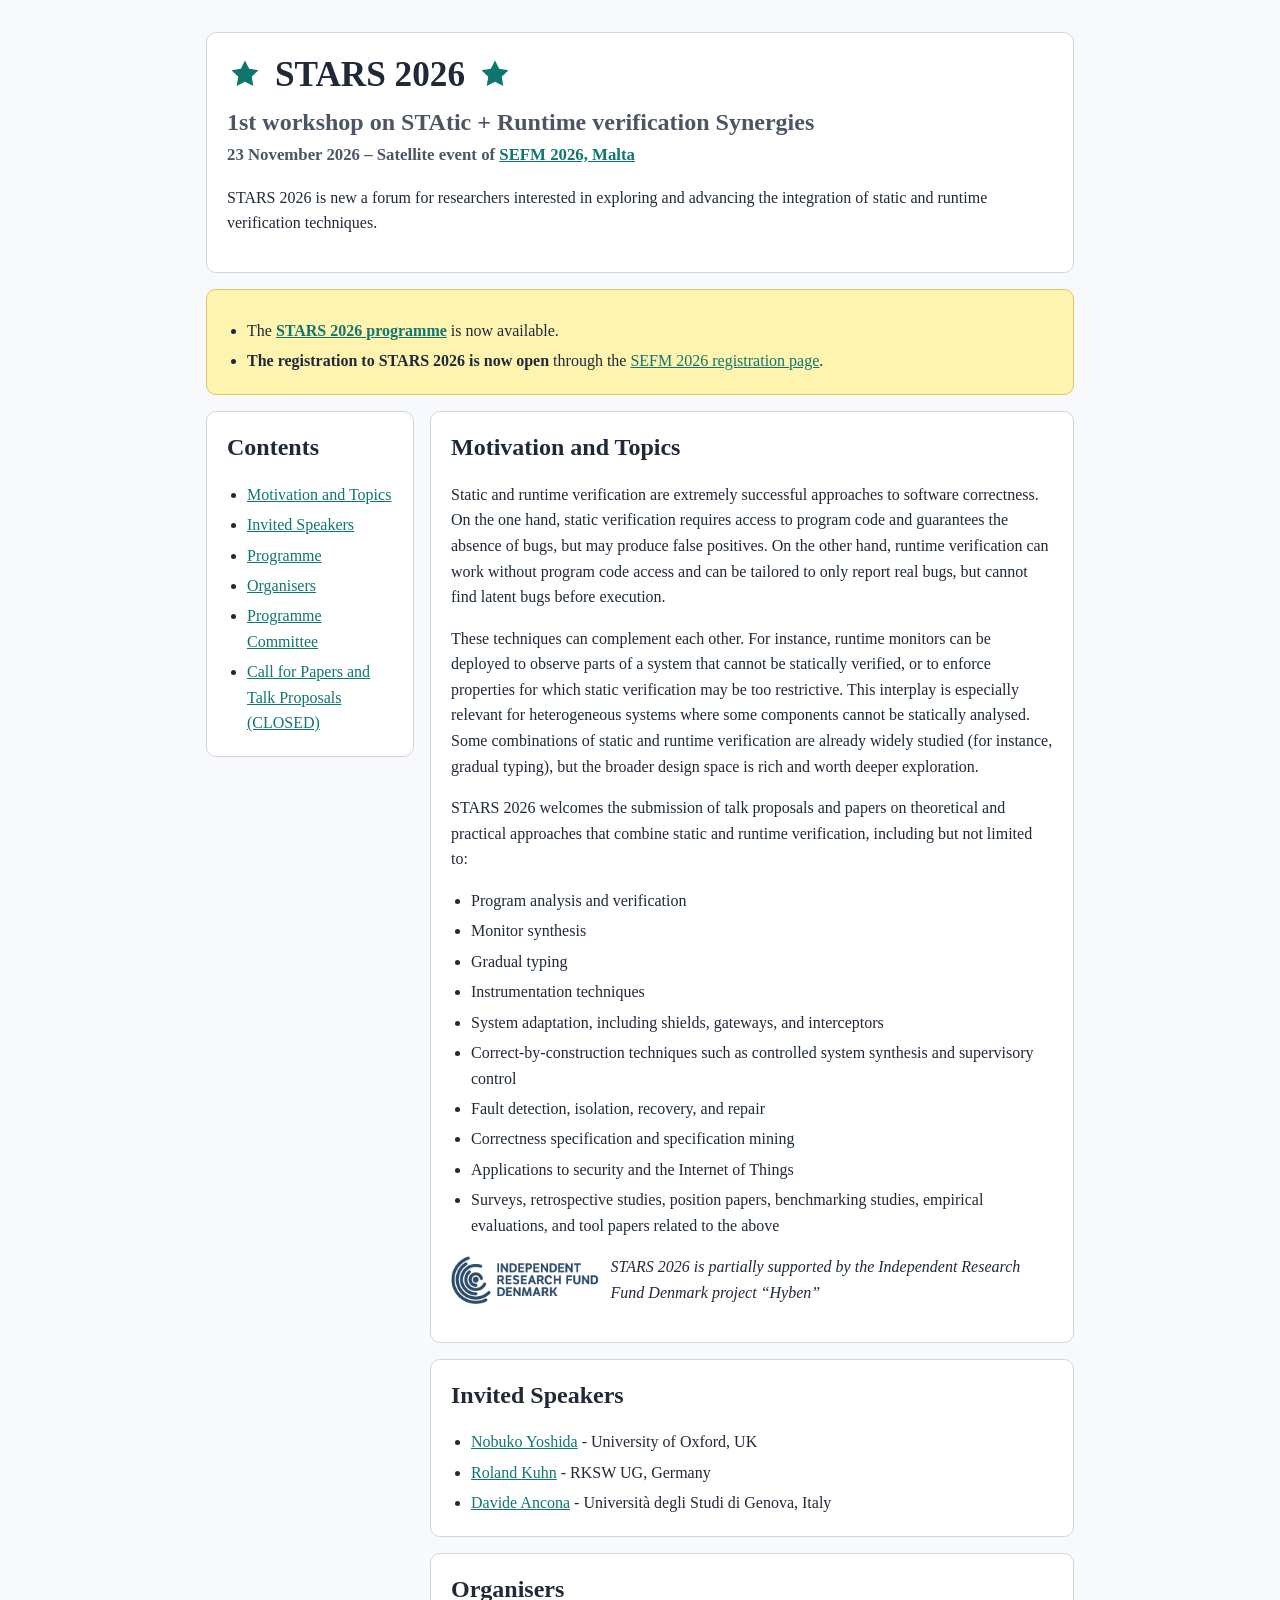
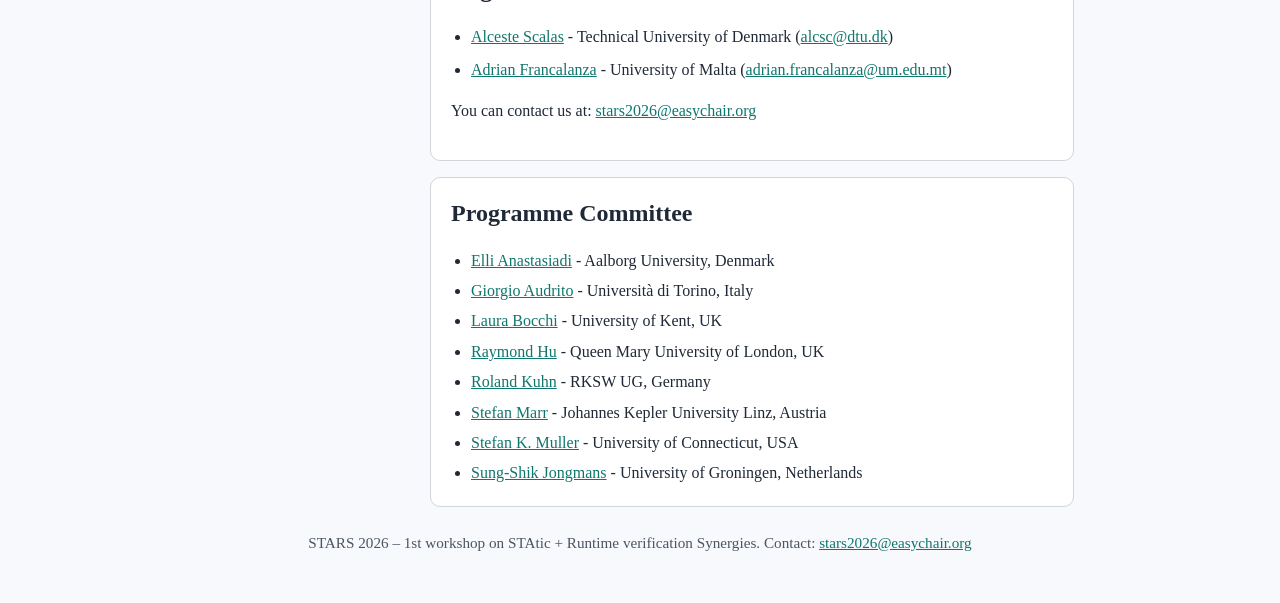
==== commit 360127c1: "DFF logo + formatting" ====
--- a/index.html
+++ b/index.html
@@ -95,8 +95,9 @@
           </li>
         </ul>
 
-        <p class="support-note">STARS 2026 is partially supported by the
-        Independent Research Fund Denmark project <em>Hyben</em>.</p>
+        <p class="support-note"><img class="support-logo" src="images/dff.png" alt="Independent Research Fund Denmark">
+          <span>STARS 2026 is partially supported by the
+          Independent Research Fund Denmark project <em>&ldquo;Hyben&rdquo;</em></span></p>
       </section>
 
       <section aria-labelledby="invited-title">
--- a/style.css
+++ b/style.css
@@ -127,7 +127,20 @@
 }
 
 .support-note {
+  display: flex;
+  align-items: center;
   font-style: italic;
+}
+
+.support-logo {
+  height: 3rem;
+  width: auto;
+  margin-right: 0.75rem;
+  flex: 0 0 auto;
+}
+
+.support-note span {
+  flex: 1 1 auto;
 }
 
 .news-section {
@@ -183,9 +196,12 @@
 }
 
 .schedule .break td,
-.schedule .conclusion td,
+.schedule .conclusion td {
+  background: color-mix(in srgb, var(--accent) 12%, white);
+}
+
 .schedule td.welcome {
-  background: color-mix(in srgb, var(--accent) 12%, white);
+  font-weight: bold;
 }
 
 .schedule td.invited {
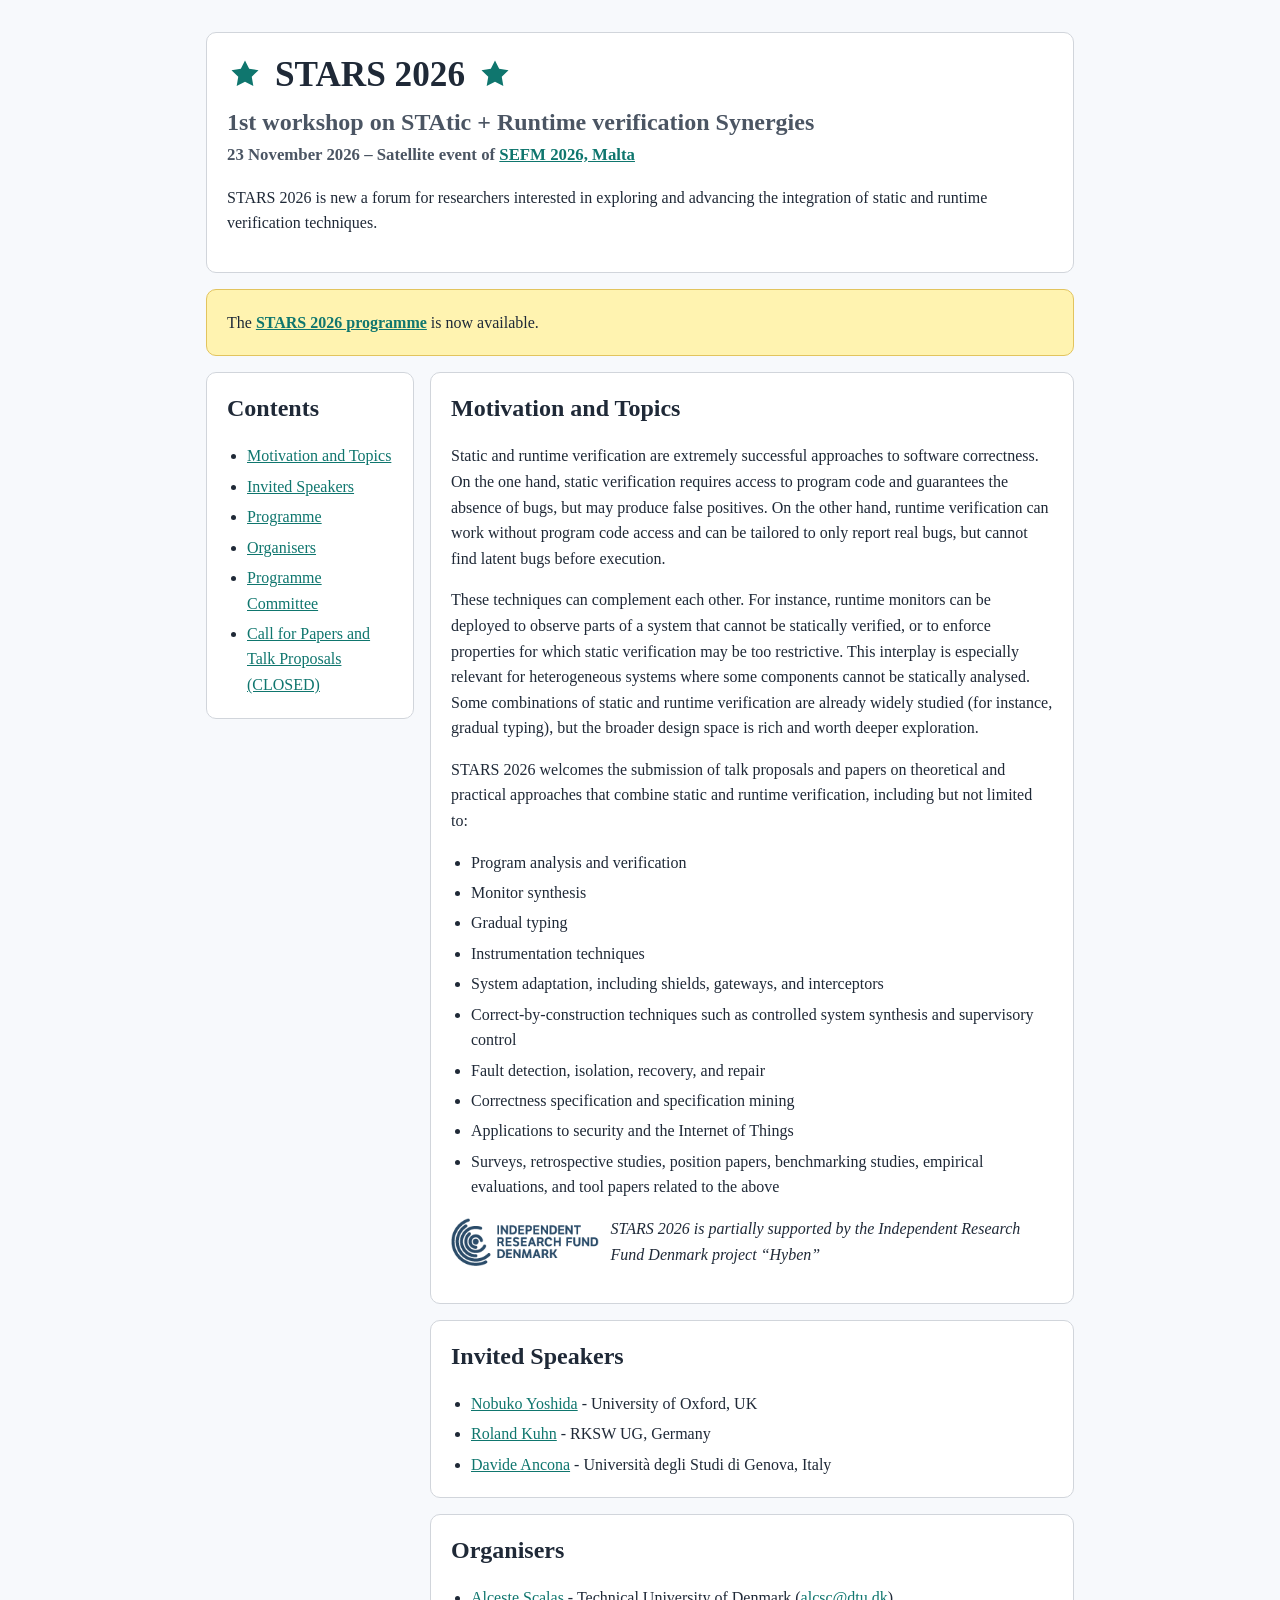
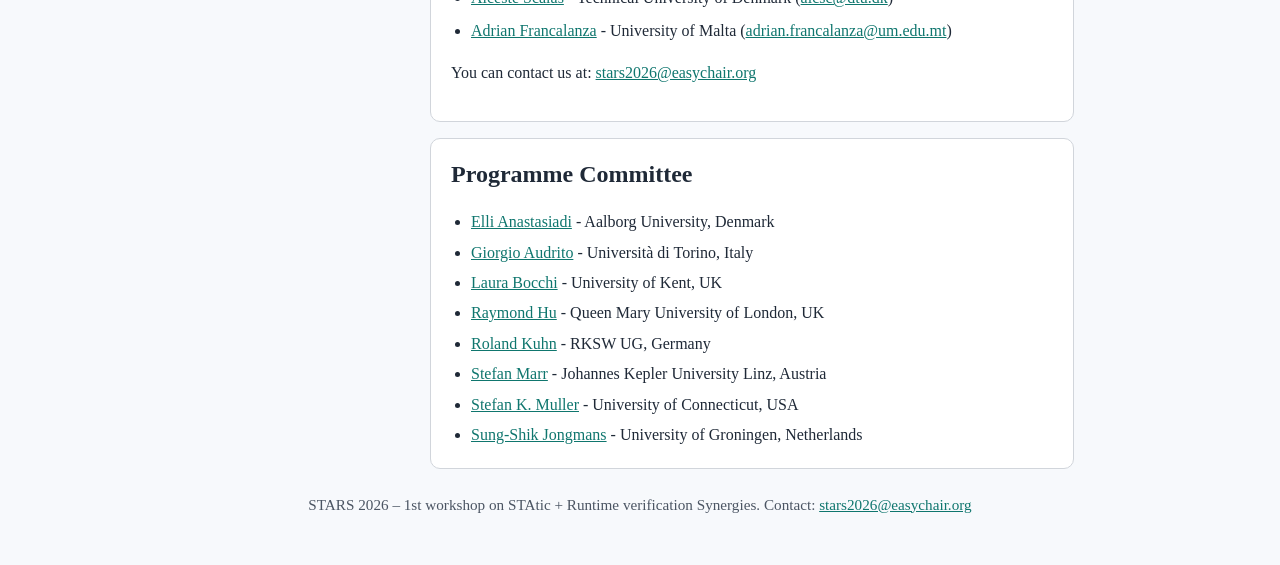
==== commit 21de4a41: "Add workshop location + remove registration link" ====
--- a/index.html
+++ b/index.html
@@ -27,15 +27,7 @@
       </header>
 
       <section class="news-section" aria-labelledby="news">
-        <ul>
-          <li>
-            The <strong><a href="programme.html">STARS 2026 programme</a></strong> is now available.
-          </li>
-          <li>
-            <strong>The registration to STARS 2026 is now open</strong> through the
-            <a href="https://sefm-conference.github.io/2026/registration/">SEFM 2026 registration page</a>.
-          </li>
-        </ul>
+        The <strong><a href="programme.html">STARS 2026 programme</a></strong> is now available.
       </section>
 
       <nav class="table-of-contents" aria-label="Table of contents">
